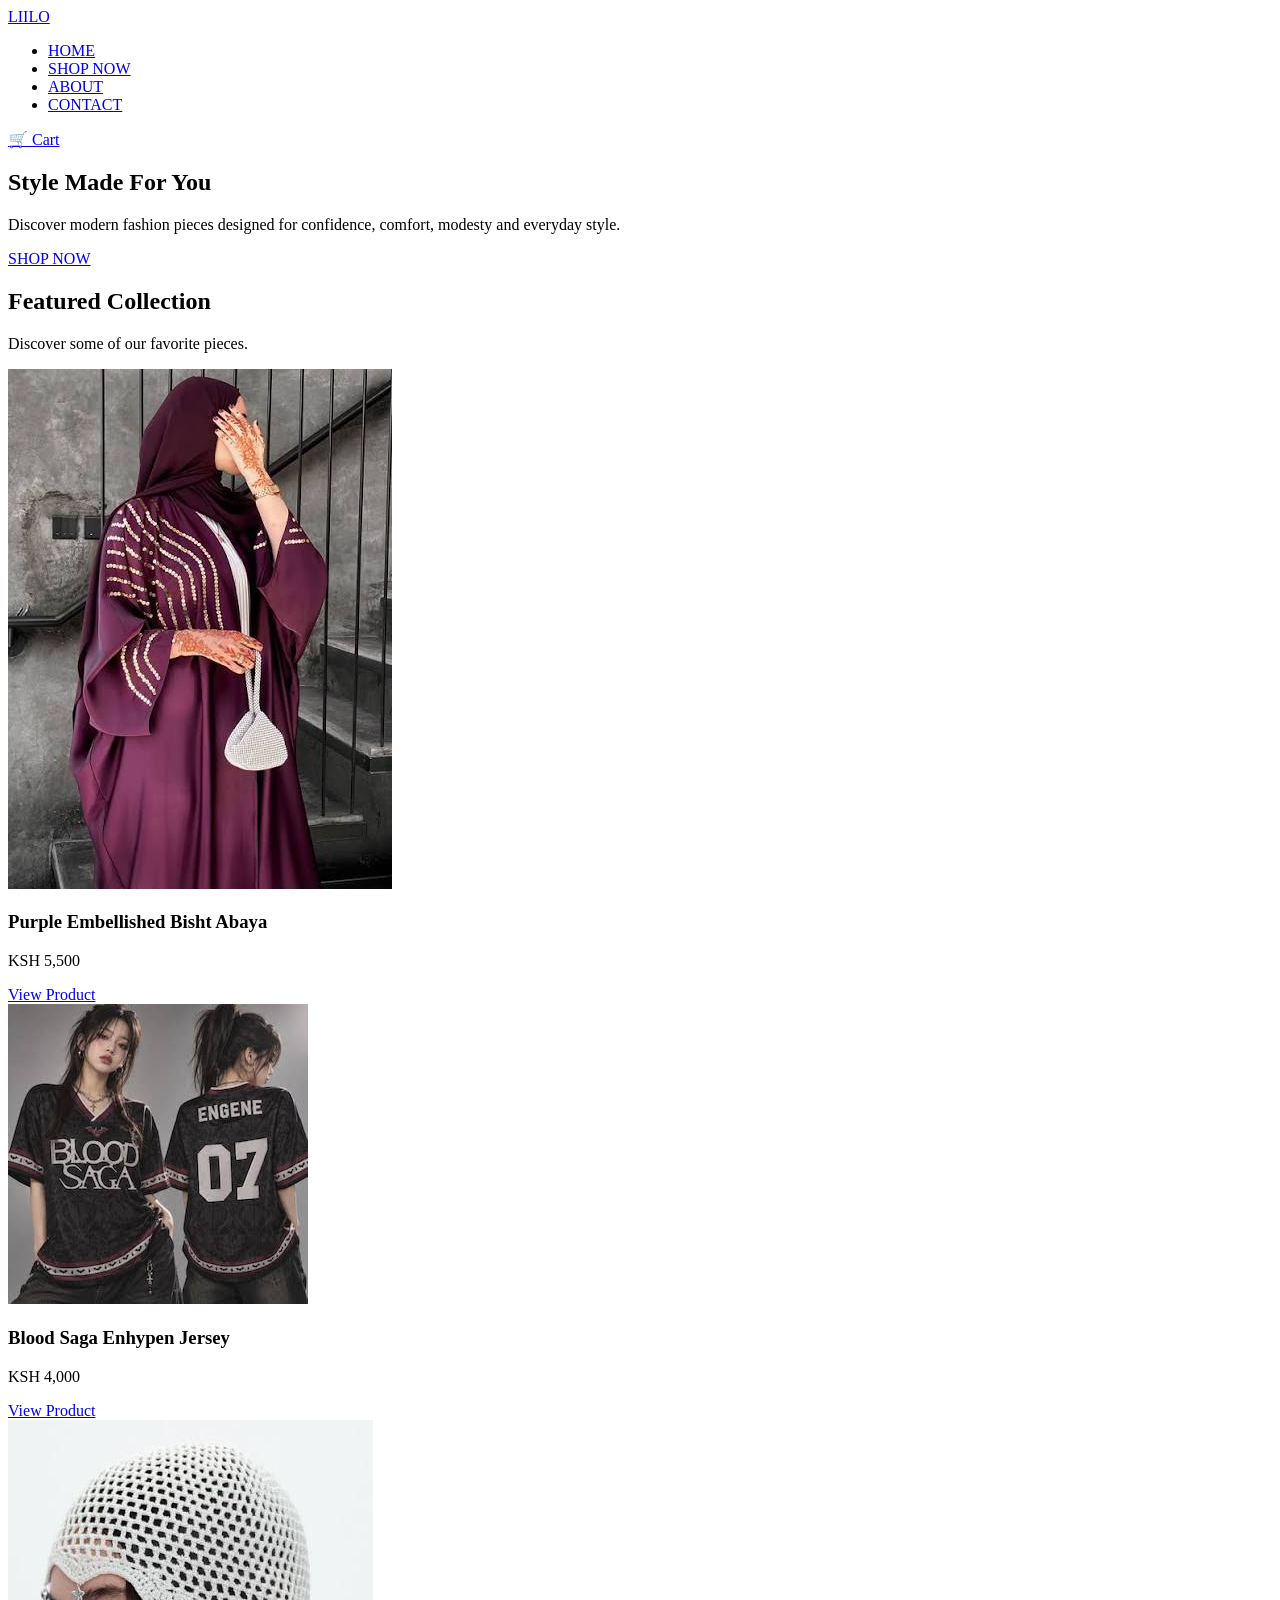
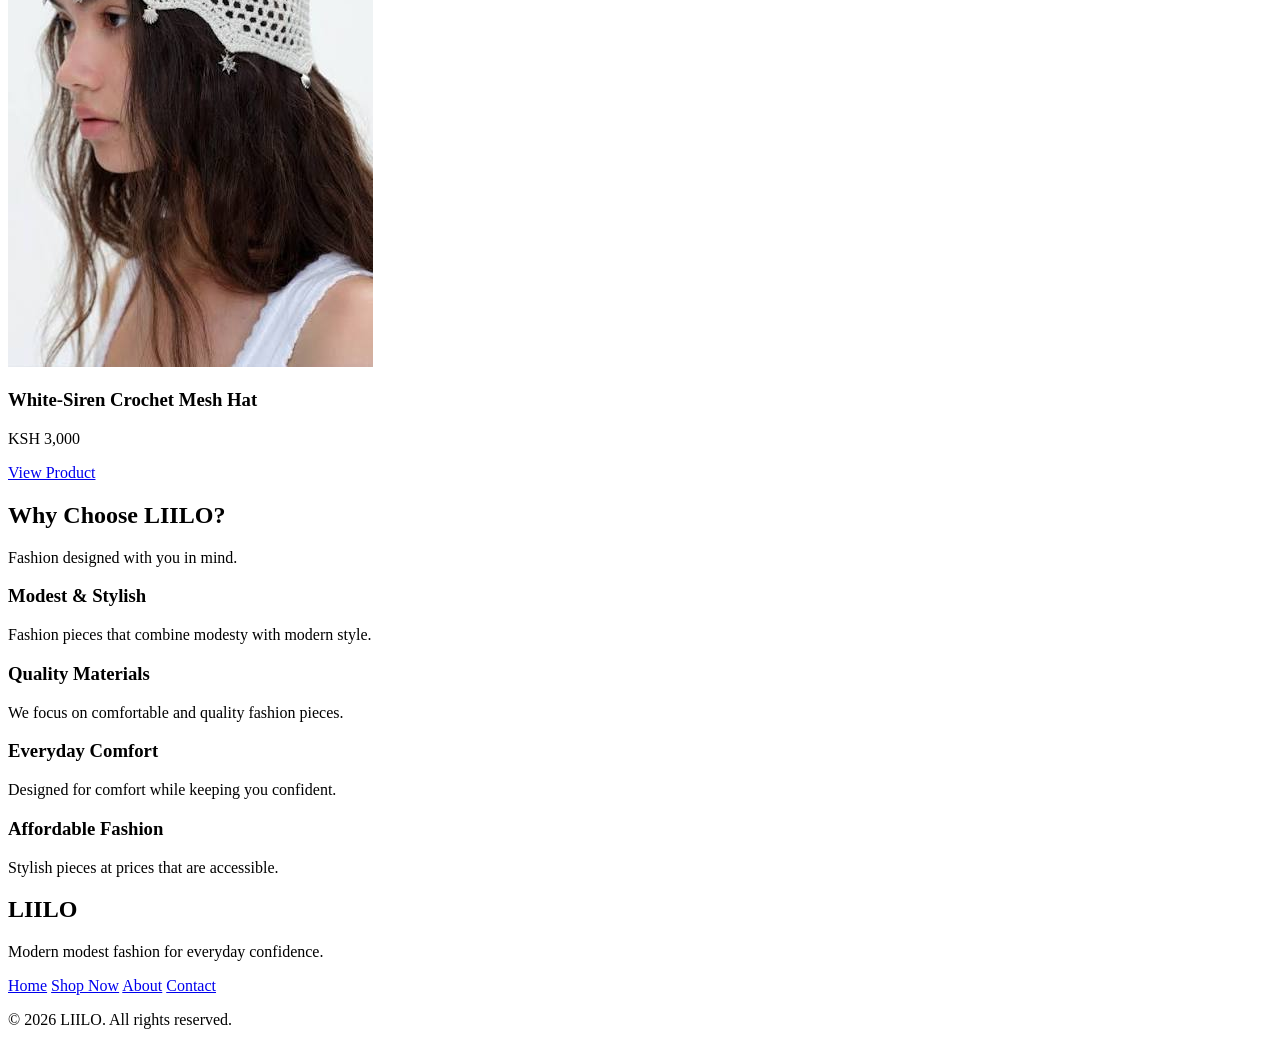
==== index.html @ 836a8602 "Create LIILO homepage structure" ====
<!DOCTYPE html>
<html lang="en">
<head>
    <meta charset="UTF-8">
    <meta name="viewport" content="width=device-width, initial-scale=1.0">
    <title>LIILO | Online Clothing Brand Store</title>
    <link rel="stylesheet" href="style.css">
</head>
<body>
    <header>
        <nav>
            <a href="index.html" class="logo">LIILO</a>
            <ul>
                <li><a href="index.html">HOME</a></li>
                <li><a href="products.html">SHOP NOW</a></li>
                <li><a href="about.html">ABOUT</a></li>
                <li><a href="contact.html">CONTACT</a></li>
            </ul>
            <a href="cart.html">🛒 Cart</a>
        </nav>
    </header>
    <main>
    <section class="hero">
         <div class="hero-content">
        <h1>Style Made For You</h1>
        <p>Discover modern fashion pieces designed for confidence, comfort, modesty and everyday style. </p>
        <a href="products.html" class="shop-button">SHOP NOW</a>
    </div>
</section>
<section class="featured-section">

    <div class="section-heading">
        <h2>Featured Collection</h2>
        <p>Discover some of our favorite pieces.</p>
    </div>

    <div class="product-grid">

        <article class="product-card">
            <img src="Abaya.jpg" alt="Stylish purple bisht abaya with embellished sleeves and chest">
            <h3>Purple Embellished Bisht Abaya</h3>
            <p class="price">KSH 5,500</p>
            <a href="products.html">View Product</a>
        </article>

        <article class="product-card">
            <img src="enha.jpg" alt="kpop jersey enhypen">
            <h3>Blood Saga Enhypen Jersey</h3>
            <p class="price">KSH 4,000</p>
            <a href="products.html">View Product</a>
        </article>

        <article class="product-card">
            <img src="crochet.jpg" alt="SIREN CROCHET MESH HAT">
            <h3>White-Siren Crochet Mesh Hat</h3>
            <p class="price">KSH 3,000</p>
            <a href="products.html">View Product</a>
        </article>

    </div>

</section>
<section class="why-liilo">

    <div class="section-heading">
        <h2>Why Choose LIILO?</h2>
        <p>Fashion designed with you in mind.</p>
    </div>

    <div class="features">

        <div>
            <h3>Modest & Stylish</h3>
            <p>Fashion pieces that combine modesty with modern style.</p>
        </div>

        <div>
            <h3>Quality Materials</h3>
            <p>We focus on comfortable and quality fashion pieces.</p>
        </div>

        <div>
            <h3>Everyday Comfort</h3>
            <p>Designed for comfort while keeping you confident.</p>
        </div>

        <div>
            <h3>Affordable Fashion</h3>
            <p>Stylish pieces at prices that are accessible.</p>
        </div>

    </div>

</section>
</main>
<footer>

    <h2>LIILO</h2>

    <p>Modern modest fashion for everyday confidence.</p>

    <div class="footer-links">
        <a href="index.html">Home</a>
        <a href="products.html">Shop Now</a>
        <a href="about.html">About</a>
        <a href="contact.html">Contact</a>
    </div>

    <p>&copy; 2026 LIILO. All rights reserved.</p>

</footer>
</body>
</html>
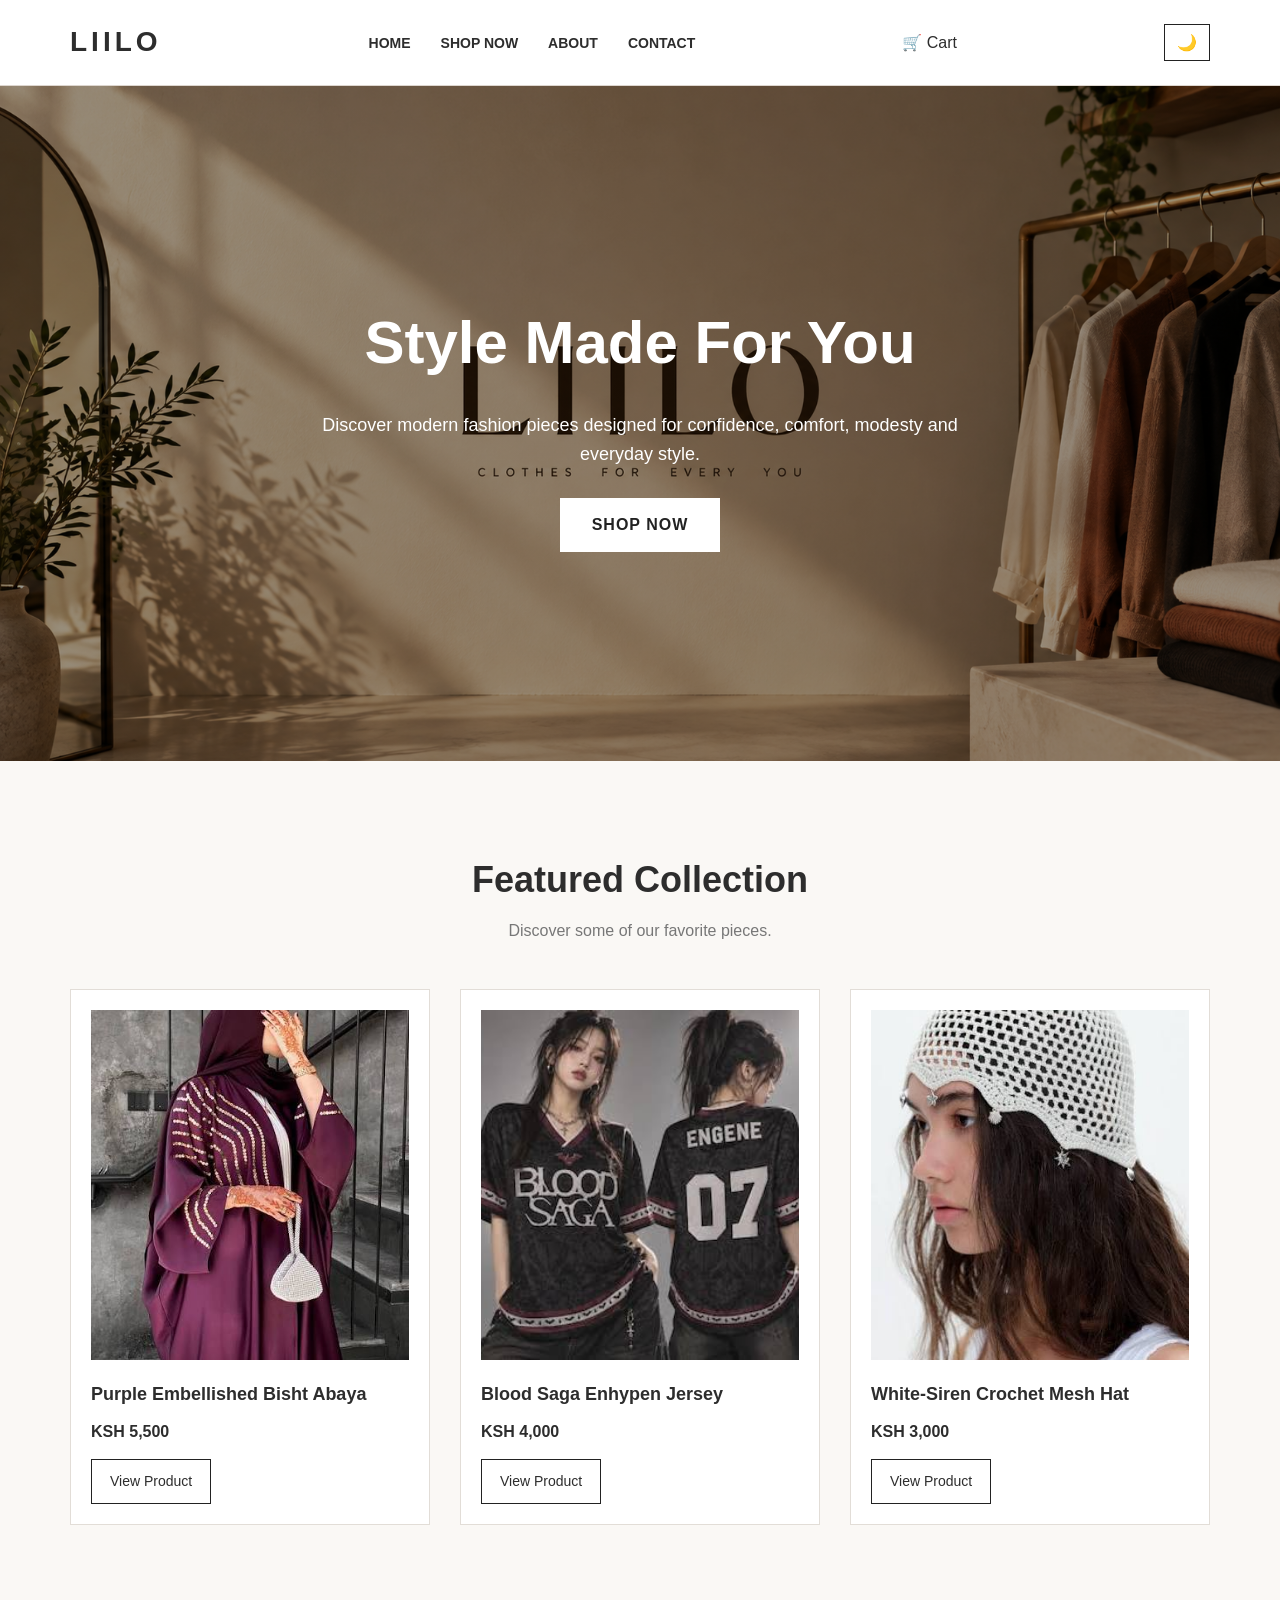
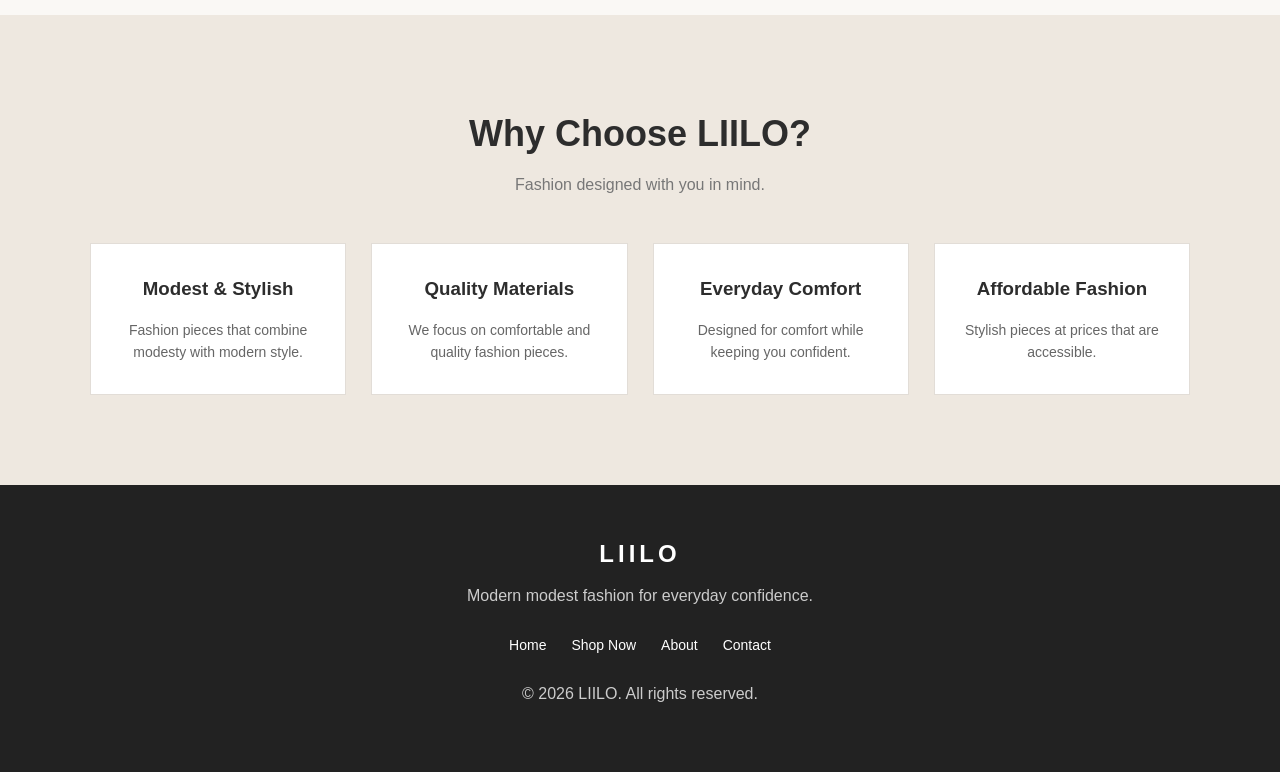
==== commit 4fdc07db: "add a darkmode structure" ====
--- a/index.html
+++ b/index.html
@@ -17,6 +17,7 @@
                 <li><a href="contact.html">CONTACT</a></li>
             </ul>
             <a href="cart.html">🛒 Cart</a>
+               <button id="dark-mode-toggle">🌙</button>
         </nav>
     </header>
     <main>
--- a/style.css
+++ b/style.css
@@ -0,0 +1,1354 @@
+/* =========================
+   HOME PAGE
+========================= */* {
+    margin: 0;
+    padding: 0;
+    box-sizing: border-box;
+}
+
+body {
+    font-family: Arial, sans-serif;
+    background-color: rgb(250, 248, 245);
+    color: rgb(45, 45, 45);
+    line-height: 1.6;
+}
+
+a {
+    text-decoration: none;
+    color: inherit;
+}
+
+img {
+    max-width: 100%;
+    display: block;
+}
+
+header {
+    background-color: rgb(255, 255, 255);
+    border-bottom: 1px solid rgb(221, 214, 207);
+
+    position: sticky;
+    top: 0;
+    z-index: 1000;
+}
+
+nav {
+    max-width: 1200px;
+    margin: 0 auto;
+    padding: 20px 30px;
+
+    display: flex;
+    align-items: center;
+    justify-content: space-between;
+}
+
+.logo {
+    font-size: 28px;
+    font-weight: bold;
+    letter-spacing: 4px;
+}
+
+nav ul {
+    list-style: none;
+
+    display: flex;
+    gap: 30px;
+}
+
+nav ul a {
+    font-size: 14px;
+    font-weight: bold;
+
+    transition: 0.3s;
+}
+
+nav ul a:hover {
+    color: rgb(139, 111, 90);
+}
+
+
+.hero {
+    min-height: 75vh;
+
+    display: flex;
+    align-items: center;
+    justify-content: center;
+
+    text-align: center;
+
+    background-image:
+        linear-gradient(
+            rgba(0, 0, 0, 0.40),
+            rgba(0, 0, 0, 0.40)
+        ),
+        url("bgc.png");
+
+    background-size: cover;
+    background-position: center;
+}
+
+.hero-content {
+    max-width: 700px;
+    padding: 30px;
+
+    color: rgb(255, 255, 255);
+}
+
+.hero h1 {
+    font-size: 60px;
+    margin-bottom: 20px;
+}
+
+.hero p {
+    font-size: 18px;
+    margin-bottom: 30px;
+}
+
+
+.shop-button {
+    display: inline-block;
+
+    background-color: rgb(255, 255, 255);
+    color: rgb(34, 34, 34);
+
+    padding: 14px 32px;
+
+    font-weight: bold;
+    letter-spacing: 1px;
+
+    transition: 0.3s;
+}
+
+.shop-button:hover {
+    background-color: rgb(34, 34, 34);
+    color: rgb(255, 255, 255);
+}
+
+
+.section-heading {
+    text-align: center;
+    margin-bottom: 45px;
+}
+
+.section-heading h2 {
+    font-size: 36px;
+    margin-bottom: 10px;
+}
+
+.section-heading p {
+    color: rgb(119, 119, 119);
+}
+
+.featured-section {
+    max-width: 1200px;
+    margin: 0 auto;
+
+    padding: 90px 30px;
+}
+
+.product-grid {
+    display: grid;
+
+    grid-template-columns: repeat(3, 1fr);
+
+    gap: 30px;
+}
+
+
+.product-card {
+    background-color: rgb(255, 255, 255);
+
+    padding: 20px;
+
+    border: 1px solid rgb(226, 221, 215);
+
+    transition: 0.3s;
+}
+
+.product-card:hover {
+    transform: translateY(-8px);
+
+    box-shadow: 0 10px 25px rgba(0, 0, 0, 0.1);
+}
+
+.product-card img {
+    width: 100%;
+    height: 350px;
+
+    object-fit: cover;
+
+    margin-bottom: 20px;
+}
+
+
+.product-card h3 {
+    font-size: 18px;
+    margin-bottom: 10px;
+}
+
+
+.price {
+    font-size: 16px;
+    font-weight: bold;
+
+    margin-bottom: 15px;
+}
+
+
+.product-card > a {
+    display: inline-block;
+
+    border: 1px solid rgb(34, 34, 34);
+
+    padding: 10px 18px;
+
+    font-size: 14px;
+
+    transition: 0.3s;
+}
+
+.product-card > a:hover {
+    background-color: rgb(34, 34, 34);
+    color: rgb(255, 255, 255);
+}
+
+.why-liilo {
+    background-color: rgb(238, 232, 224);
+
+    padding: 90px 30px;
+}
+
+.features {
+    max-width: 1100px;
+    margin: 0 auto;
+
+    display: grid;
+
+    grid-template-columns: repeat(4, 1fr);
+
+    gap: 25px;
+}
+
+.features > div {
+    background-color: rgb(255, 255, 255);
+
+    padding: 30px;
+
+    text-align: center;
+
+    border: 1px solid rgb(226, 221, 215);
+}
+
+.features h3 {
+    margin-bottom: 15px;
+}
+
+.features p {
+    color: rgb(102, 102, 102);
+    font-size: 14px;
+}
+
+
+footer {
+    background-color: rgb(34, 34, 34);
+
+    color: rgb(255, 255, 255);
+
+    text-align: center;
+
+    padding: 50px 30px;
+}
+
+footer h2 {
+    letter-spacing: 4px;
+
+    margin-bottom: 10px;
+}
+
+footer p {
+    color: rgb(204, 204, 204);
+
+    margin-bottom: 15px;
+}
+
+.footer-links {
+    display: flex;
+
+    justify-content: center;
+
+    gap: 25px;
+
+    margin: 25px 0;
+}
+
+.footer-links a {
+    font-size: 14px;
+
+    transition: 0.3s;
+}
+
+.footer-links a:hover {
+    color: rgb(200, 169, 139);
+}
+
+
+@media (max-width: 768px) {
+
+    nav {
+        flex-direction: column;
+        gap: 20px;
+    }
+
+    nav ul {
+        gap: 15px;
+
+        flex-wrap: wrap;
+        justify-content: center;
+    }
+
+    .hero {
+        min-height: 65vh;
+    }
+
+    .hero h1 {
+        font-size: 42px;
+    }
+
+    .hero p {
+        font-size: 16px;
+    }
+
+    .product-grid {
+        grid-template-columns: 1fr;
+    }
+
+    .features {
+        grid-template-columns: 1fr;
+    }
+
+    .product-card img {
+        height: 300px;
+    }
+}
+/* =========================
+   PRODUCTS PAGE
+========================= */
+
+main > .section-heading {
+    max-width: 1200px;
+    margin: 0 auto;
+
+    padding: 70px 30px 30px;
+}
+
+main > .section-heading h1 {
+    font-size: 42px;
+    margin-bottom: 10px;
+}
+
+
+.product-controls {
+    max-width: 1200px;
+    margin: 0 auto;
+
+    padding: 20px 30px 50px;
+
+    display: flex;
+    align-items: center;
+    justify-content: flex-end;
+
+    gap: 12px;
+}
+
+.product-controls label {
+    font-size: 14px;
+    font-weight: bold;
+}
+
+.product-controls select {
+    padding: 10px 14px;
+
+    border: 1px solid rgb(221, 214, 207);
+
+    background-color: rgb(255, 255, 255);
+
+    color: rgb(45, 45, 45);
+
+    font-size: 14px;
+
+    cursor: pointer;
+}
+
+.product-controls select:focus {
+    outline: 2px solid rgb(139, 111, 90);
+}
+
+
+.category-section {
+    max-width: 1200px;
+    margin: 0 auto;
+
+    padding: 40px 30px 80px;
+}
+
+.category-section h2 {
+    font-size: 28px;
+
+    margin-bottom: 30px;
+
+    padding-bottom: 10px;
+
+    border-bottom: 2px solid rgb(221, 214, 207);
+}
+
+
+.category-section .product-grid {
+    display: grid;
+
+    grid-template-columns: repeat(4, 1fr);
+
+    gap: 25px;
+}
+
+
+.category-section .product-card {
+    background-color: rgb(255, 255, 255);
+
+    border: 1px solid rgb(226, 221, 215);
+
+    padding: 15px;
+
+    transition: 0.3s;
+}
+
+.category-section .product-card:hover {
+    transform: translateY(-8px);
+
+    box-shadow: 0 10px 25px rgba(0, 0, 0, 0.10);
+}
+
+.category-section .product-card img {
+    width: 100%;
+
+    height: 300px;
+
+    object-fit: cover;
+
+    margin-bottom: 18px;
+}
+
+.product-info h3 {
+    font-size: 17px;
+
+    margin-bottom: 8px;
+
+    min-height: 52px;
+}
+
+.product-info .price {
+    font-size: 16px;
+
+    font-weight: bold;
+
+    margin-bottom: 8px;
+}
+
+
+.rating {
+    color: rgb(139, 111, 90);
+
+    font-size: 16px;
+
+    letter-spacing: 2px;
+
+    margin-bottom: 15px;
+}
+
+
+.product-card button {
+    width: 100%;
+
+    padding: 11px 15px;
+
+    border: 1px solid rgb(34, 34, 34);
+
+    background-color: rgb(34, 34, 34);
+
+    color: rgb(255, 255, 255);
+
+    font-size: 14px;
+
+    font-weight: bold;
+
+    cursor: pointer;
+
+    transition: 0.3s;
+}
+
+.product-card button:hover {
+    background-color: rgb(255, 255, 255);
+
+    color: rgb(34, 34, 34);
+}
+
+@media (max-width: 900px) {
+
+    .category-section .product-grid {
+        grid-template-columns: repeat(2, 1fr);
+    }
+
+    .product-controls {
+        justify-content: center;
+
+        flex-wrap: wrap;
+    }
+}
+
+
+@media (max-width: 600px) {
+
+    main > .section-heading {
+        padding: 50px 20px 20px;
+    }
+
+    main > .section-heading h1 {
+        font-size: 32px;
+    }
+
+    .product-controls {
+        padding: 20px;
+
+        flex-direction: column;
+
+        align-items: stretch;
+    }
+
+    .product-controls select {
+        width: 100%;
+    }
+
+    .category-section {
+        padding: 30px 20px 60px;
+    }
+
+    .category-section h2 {
+        font-size: 24px;
+    }
+
+    .category-section .product-grid {
+        grid-template-columns: 1fr;
+    }
+
+    .category-section .product-card img {
+        height: 350px;
+    }
+}
+
+/* =========================
+   ABOUT PAGE
+========================= */
+
+
+.about-hero {
+    min-height: 45vh;
+
+    display: flex;
+    flex-direction: column;
+
+    align-items: center;
+    justify-content: center;
+
+    text-align: center;
+
+    padding: 60px 30px;
+
+    background-color: rgb(238, 232, 224);
+}
+
+.about-hero h1 {
+    font-size: 52px;
+
+    margin-bottom: 15px;
+
+    letter-spacing: 1px;
+}
+
+.about-hero p {
+    font-size: 18px;
+
+    color: rgb(102, 102, 102);
+
+    max-width: 650px;
+}
+
+
+.our-story {
+    max-width: 900px;
+
+    margin: 0 auto;
+
+    padding: 80px 30px;
+
+    text-align: center;
+}
+
+.our-story h2 {
+    font-size: 36px;
+
+    margin-bottom: 25px;
+}
+
+.our-story p {
+    color: rgb(85, 85, 85);
+
+    font-size: 16px;
+
+    margin-bottom: 18px;
+
+    line-height: 1.8;
+}
+
+.our-mission {
+    background-color: rgb(250, 248, 245);
+
+    padding: 80px 30px;
+
+    text-align: center;
+}
+
+.our-mission h2 {
+    font-size: 36px;
+
+    margin-bottom: 20px;
+}
+
+.our-mission p {
+    max-width: 800px;
+
+    margin: 0 auto;
+
+    color: rgb(85, 85, 85);
+
+    font-size: 17px;
+
+    line-height: 1.8;
+}
+
+
+.our-values {
+    background-color: rgb(238, 232, 224);
+
+    padding: 80px 30px;
+}
+
+.our-values > h2 {
+    text-align: center;
+
+    font-size: 36px;
+
+    margin-bottom: 45px;
+}
+
+
+.values {
+    max-width: 1100px;
+
+    margin: 0 auto;
+
+    display: grid;
+
+    grid-template-columns: repeat(4, 1fr);
+
+    gap: 25px;
+}
+
+
+.values article {
+    background-color: rgb(255, 255, 255);
+
+    padding: 30px;
+
+    text-align: center;
+
+    border: 1px solid rgb(226, 221, 215);
+
+    transition: 0.3s;
+}
+
+.values article:hover {
+    transform: translateY(-6px);
+
+    box-shadow: 0 10px 25px rgba(0, 0, 0, 0.10);
+}
+
+.values h3 {
+    font-size: 20px;
+
+    margin-bottom: 15px;
+}
+
+.values p {
+    color: rgb(102, 102, 102);
+
+    font-size: 14px;
+
+    line-height: 1.7;
+}
+
+
+@media (max-width: 900px) {
+
+    .values {
+        grid-template-columns: repeat(2, 1fr);
+    }
+
+}
+
+
+@media (max-width: 600px) {
+
+    .about-hero {
+        min-height: 40vh;
+
+        padding: 50px 20px;
+    }
+
+    .about-hero h1 {
+        font-size: 38px;
+    }
+
+    .about-hero p {
+        font-size: 16px;
+    }
+
+    .our-story {
+        padding: 60px 20px;
+    }
+
+    .our-story h2,
+    .our-mission h2,
+    .our-values > h2 {
+        font-size: 30px;
+    }
+
+    .our-mission {
+        padding: 60px 20px;
+    }
+
+    .our-values {
+        padding: 60px 20px;
+    }
+
+    .values {
+        grid-template-columns: 1fr;
+    }
+
+}
+
+/* =========================
+   CONTACT PAGE
+========================= */
+
+.contact-hero {
+    min-height: 45vh;
+
+    display: flex;
+    flex-direction: column;
+
+    align-items: center;
+    justify-content: center;
+
+    text-align: center;
+
+    padding: 60px 30px;
+
+    background-color: rgb(238, 232, 224);
+}
+
+.contact-hero h1 {
+    font-size: 52px;
+
+    margin-bottom: 15px;
+}
+
+.contact-hero p {
+    max-width: 650px;
+
+    font-size: 18px;
+
+    color: rgb(102, 102, 102);
+}
+
+
+.contact-info {
+    max-width: 1100px;
+
+    margin: 0 auto;
+
+    padding: 80px 30px;
+}
+
+.contact-info h2 {
+    text-align: center;
+
+    font-size: 36px;
+
+    margin-bottom: 45px;
+}
+
+
+
+.contact-details {
+    display: grid;
+
+    grid-template-columns: repeat(3, 1fr);
+
+    gap: 25px;
+}
+
+.contact-details > div {
+    background-color: rgb(255, 255, 255);
+
+    padding: 30px;
+
+    text-align: center;
+
+    border: 1px solid rgb(226, 221, 215);
+
+    transition: 0.3s;
+}
+
+.contact-details > div:hover {
+    transform: translateY(-6px);
+
+    box-shadow: 0 10px 25px rgba(0, 0, 0, 0.10);
+}
+
+.contact-details h3 {
+    font-size: 20px;
+
+    margin-bottom: 10px;
+}
+
+.contact-details p {
+    color: rgb(102, 102, 102);
+
+    font-size: 15px;
+}
+
+
+.contact-form-section {
+    background-color: rgb(238, 232, 224);
+
+    padding: 80px 30px;
+}
+
+.contact-form-section h2 {
+    text-align: center;
+
+    font-size: 36px;
+
+    margin-bottom: 40px;
+}
+
+
+.contact-form-section form {
+    max-width: 700px;
+
+    margin: 0 auto;
+
+    background-color: rgb(255, 255, 255);
+
+    padding: 40px;
+
+    border: 1px solid rgb(226, 221, 215);
+}
+
+
+.contact-form-section form > div {
+    margin-bottom: 22px;
+}
+
+.contact-form-section label {
+    display: block;
+
+    font-size: 14px;
+
+    font-weight: bold;
+
+    margin-bottom: 8px;
+}
+
+
+.contact-form-section input,
+.contact-form-section textarea {
+    width: 100%;
+
+    padding: 12px 14px;
+
+    border: 1px solid rgb(210, 204, 198);
+
+    background-color: rgb(250, 248, 245);
+
+    color: rgb(45, 45, 45);
+
+    font-family: Arial, sans-serif;
+
+    font-size: 14px;
+
+    outline: none;
+
+    transition: 0.3s;
+}
+
+
+
+.contact-form-section input:focus,
+.contact-form-section textarea:focus {
+    border-color: rgb(139, 111, 90);
+
+    background-color: rgb(255, 255, 255);
+}
+
+
+
+.contact-form-section textarea {
+    resize: vertical;
+
+    min-height: 150px;
+}
+
+
+.contact-form-section button {
+    width: 100%;
+
+    padding: 14px 20px;
+
+    border: 1px solid rgb(34, 34, 34);
+
+    background-color: rgb(34, 34, 34);
+
+    color: rgb(255, 255, 255);
+
+    font-size: 14px;
+
+    font-weight: bold;
+
+    letter-spacing: 1px;
+
+    cursor: pointer;
+
+    transition: 0.3s;
+}
+
+.contact-form-section button:hover {
+    background-color: rgb(255, 255, 255);
+
+    color: rgb(34, 34, 34);
+}
+
+
+@media (max-width: 800px) {
+
+    .contact-details {
+        grid-template-columns: 1fr;
+    }
+
+}
+
+
+@media (max-width: 600px) {
+
+    .contact-hero {
+        min-height: 40vh;
+
+        padding: 50px 20px;
+    }
+
+    .contact-hero h1 {
+        font-size: 38px;
+    }
+
+    .contact-hero p {
+        font-size: 16px;
+    }
+
+    .contact-info {
+        padding: 60px 20px;
+    }
+
+    .contact-info h2,
+    .contact-form-section h2 {
+        font-size: 30px;
+    }
+
+    .contact-form-section {
+        padding: 60px 20px;
+    }
+
+    .contact-form-section form {
+        padding: 25px;
+    }
+
+}
+
+/* =========================================
+   CART PAGE
+========================================= */
+
+.cart-heading {
+    text-align: center;
+    padding: 70px 30px 40px;
+    background-color: rgb(238, 232, 224);
+}
+
+.cart-heading h1 {
+    font-size: 42px;
+    margin-bottom: 10px;
+}
+
+.cart-heading p {
+    color: rgb(102, 102, 102);
+    font-size: 16px;
+}
+
+
+
+.cart-section {
+    max-width: 1100px;
+    margin: 0 auto;
+    padding: 70px 30px;
+    display: grid;
+    grid-template-columns: 1fr 350px;
+    gap: 30px;
+}
+
+
+
+.cart-item {
+    display: grid;
+    grid-template-columns: 150px 1fr auto;
+    align-items: center;
+    gap: 25px;
+
+    background-color: rgb(255, 255, 255);
+    border: 1px solid rgb(226, 221, 215);
+    padding: 20px;
+
+    transition: 0.3s;
+}
+
+.cart-item:hover {
+    box-shadow: 0 8px 20px rgba(0, 0, 0, 0.08);
+}
+
+.cart-item img {
+    width: 150px;
+    height: 180px;
+    object-fit: cover;
+}
+
+.cart-item-info h2 {
+    font-size: 18px;
+    margin-bottom: 10px;
+}
+
+.cart-item-info .price {
+    font-size: 16px;
+    font-weight: bold;
+    margin-bottom: 15px;
+}
+
+.cart-item-info label {
+    font-size: 14px;
+    font-weight: bold;
+    margin-right: 8px;
+}
+
+.cart-item-info input {
+    width: 65px;
+    padding: 8px;
+    border: 1px solid rgb(210, 204, 198);
+    background-color: rgb(250, 248, 245);
+}
+
+
+
+.cart-item > button {
+    border: 1px solid rgb(34, 34, 34);
+    background-color: rgb(255, 255, 255);
+    color: rgb(34, 34, 34);
+
+    padding: 10px 15px;
+
+    font-size: 13px;
+    font-weight: bold;
+
+    cursor: pointer;
+    transition: 0.3s;
+}
+
+.cart-item > button:hover {
+    background-color: rgb(34, 34, 34);
+    color: rgb(255, 255, 255);
+}
+
+
+
+.cart-summary {
+    background-color: rgb(238, 232, 224);
+    padding: 30px;
+    height: fit-content;
+
+    border: 1px solid rgb(226, 221, 215);
+}
+
+.cart-summary h2 {
+    font-size: 24px;
+    margin-bottom: 25px;
+}
+
+.cart-summary p {
+    display: flex;
+    justify-content: space-between;
+
+    margin-bottom: 15px;
+    color: rgb(85, 85, 85);
+}
+
+.cart-summary strong {
+    color: rgb(34, 34, 34);
+}
+
+.cart-summary hr {
+    border: none;
+    border-top: 1px solid rgb(210, 204, 198);
+    margin: 20px 0;
+}
+
+.cart-summary p:last-of-type {
+    font-size: 18px;
+    font-weight: bold;
+}
+
+.cart-summary p:last-of-type strong {
+    font-size: 20px;
+}
+
+
+
+.cart-summary button {
+    width: 100%;
+    padding: 14px 20px;
+
+    border: 1px solid rgb(34, 34, 34);
+    background-color: rgb(34, 34, 34);
+    color: rgb(255, 255, 255);
+
+    font-size: 14px;
+    font-weight: bold;
+    letter-spacing: 1px;
+
+    cursor: pointer;
+    transition: 0.3s;
+}
+
+.cart-summary button:hover {
+    background-color: rgb(255, 255, 255);
+    color: rgb(34, 34, 34);
+}
+
+
+
+.continue-shopping {
+    max-width: 1100px;
+    margin: 0 auto;
+    padding: 0 30px 70px;
+}
+
+.continue-shopping a {
+    display: inline-block;
+
+    border: 1px solid rgb(34, 34, 34);
+    padding: 12px 20px;
+
+    font-size: 14px;
+    font-weight: bold;
+
+    transition: 0.3s;
+}
+
+.continue-shopping a:hover {
+    background-color: rgb(34, 34, 34);
+    color: rgb(255, 255, 255);
+}
+
+
+
+@media (max-width: 900px) {
+
+    .cart-section {
+        grid-template-columns: 1fr;
+    }
+
+    .cart-summary {
+        width: 100%;
+    }
+}
+
+
+@media (max-width: 600px) {
+
+    .cart-heading {
+        padding: 50px 20px 30px;
+    }
+
+    .cart-heading h1 {
+        font-size: 32px;
+    }
+
+    .cart-heading p {
+        font-size: 15px;
+    }
+
+    .cart-section {
+        padding: 50px 20px;
+    }
+
+    .cart-item {
+        grid-template-columns: 1fr;
+        text-align: center;
+        gap: 15px;
+    }
+
+    .cart-item img {
+        width: 100%;
+        height: 300px;
+    }
+
+    .cart-item-info input {
+        margin-top: 8px;
+    }
+
+    .cart-item > button {
+        width: 100%;
+    }
+
+    .cart-summary {
+        padding: 25px;
+    }
+
+    .continue-shopping {
+        padding: 0 20px 50px;
+    }
+}
+
+/* =========================================
+   DARK MODE
+========================================= */
+
+body.dark-mode {
+    background-color: rgb(30, 30, 30);
+    color: rgb(245, 245, 245);
+}
+
+
+
+body.dark-mode header {
+    background-color: rgb(25, 25, 25);
+    border-bottom: 1px solid rgb(60, 60, 60);
+}
+
+body.dark-mode nav ul a {
+    color: rgb(245, 245, 245);
+}
+
+body.dark-mode nav ul a:hover {
+    color: rgb(200, 169, 139);
+}
+
+
+
+body.dark-mode .hero {
+    background-image:
+        linear-gradient(
+            rgba(0, 0, 0, 0.60),
+            rgba(0, 0, 0, 0.60)
+        ),
+        url("bgc.png");
+}
+
+
+
+
+body.dark-mode .featured-section,
+body.dark-mode .our-story,
+body.dark-mode .our-mission,
+body.dark-mode .contact-info,
+body.dark-mode .cart-section {
+    background-color: rgb(30, 30, 30);
+}
+
+
+
+body.dark-mode .why-liilo,
+body.dark-mode .about-hero,
+body.dark-mode .our-values,
+body.dark-mode .contact-hero,
+body.dark-mode .contact-form-section,
+body.dark-mode .cart-heading,
+body.dark-mode .cart-summary {
+    background-color: rgb(45, 45, 45);
+}
+
+
+body.dark-mode .product-card,
+body.dark-mode .values article,
+body.dark-mode .contact-details > div,
+body.dark-mode .contact-form-section form,
+body.dark-mode .cart-item {
+    background-color: rgb(40, 40, 40);
+    border-color: rgb(70, 70, 70);
+}
+
+
+body.dark-mode .section-heading p,
+body.dark-mode .features p,
+body.dark-mode .values p,
+body.dark-mode .contact-details p,
+body.dark-mode .contact-hero p,
+body.dark-mode .about-hero p {
+    color: rgb(190, 190, 190);
+}
+
+
+
+
+body.dark-mode .contact-form-section input,
+body.dark-mode .contact-form-section textarea,
+body.dark-mode .cart-item-info input {
+    background-color: rgb(50, 50, 50);
+    color: rgb(245, 245, 245);
+    border-color: rgb(80, 80, 80);
+}
+
+
+
+
+#dark-mode-toggle {
+    border: 1px solid rgb(34, 34, 34);
+    background-color: rgb(255, 255, 255);
+    color: rgb(34, 34, 34);
+
+    padding: 8px 12px;
+    cursor: pointer;
+
+    font-size: 16px;
+
+    transition: 0.3s;
+}
+
+#dark-mode-toggle:hover {
+    background-color: rgb(34, 34, 34);
+    color: rgb(255, 255, 255);
+}
